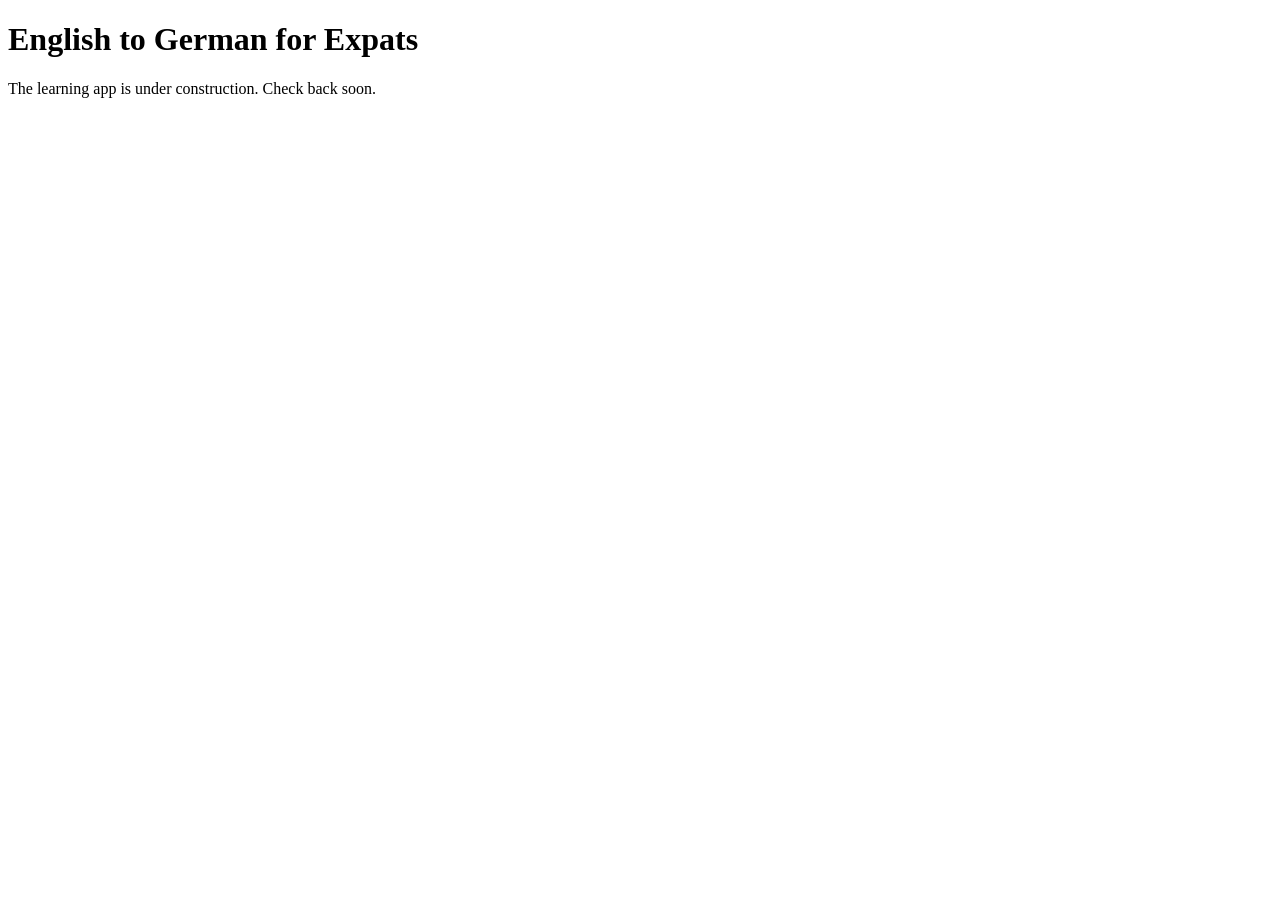
==== site/index.html @ f1d5379b "chore: automate GitHub Pages deployment" ====
<!doctype html>
<html lang="en">
  <head>
    <meta charset="utf-8">
    <meta name="viewport" content="width=device-width, initial-scale=1">
    <title>English to German for Expats</title>
  </head>
  <body>
    <main>
      <h1>English to German for Expats</h1>
      <p>The learning app is under construction. Check back soon.</p>
    </main>
  </body>
</html>
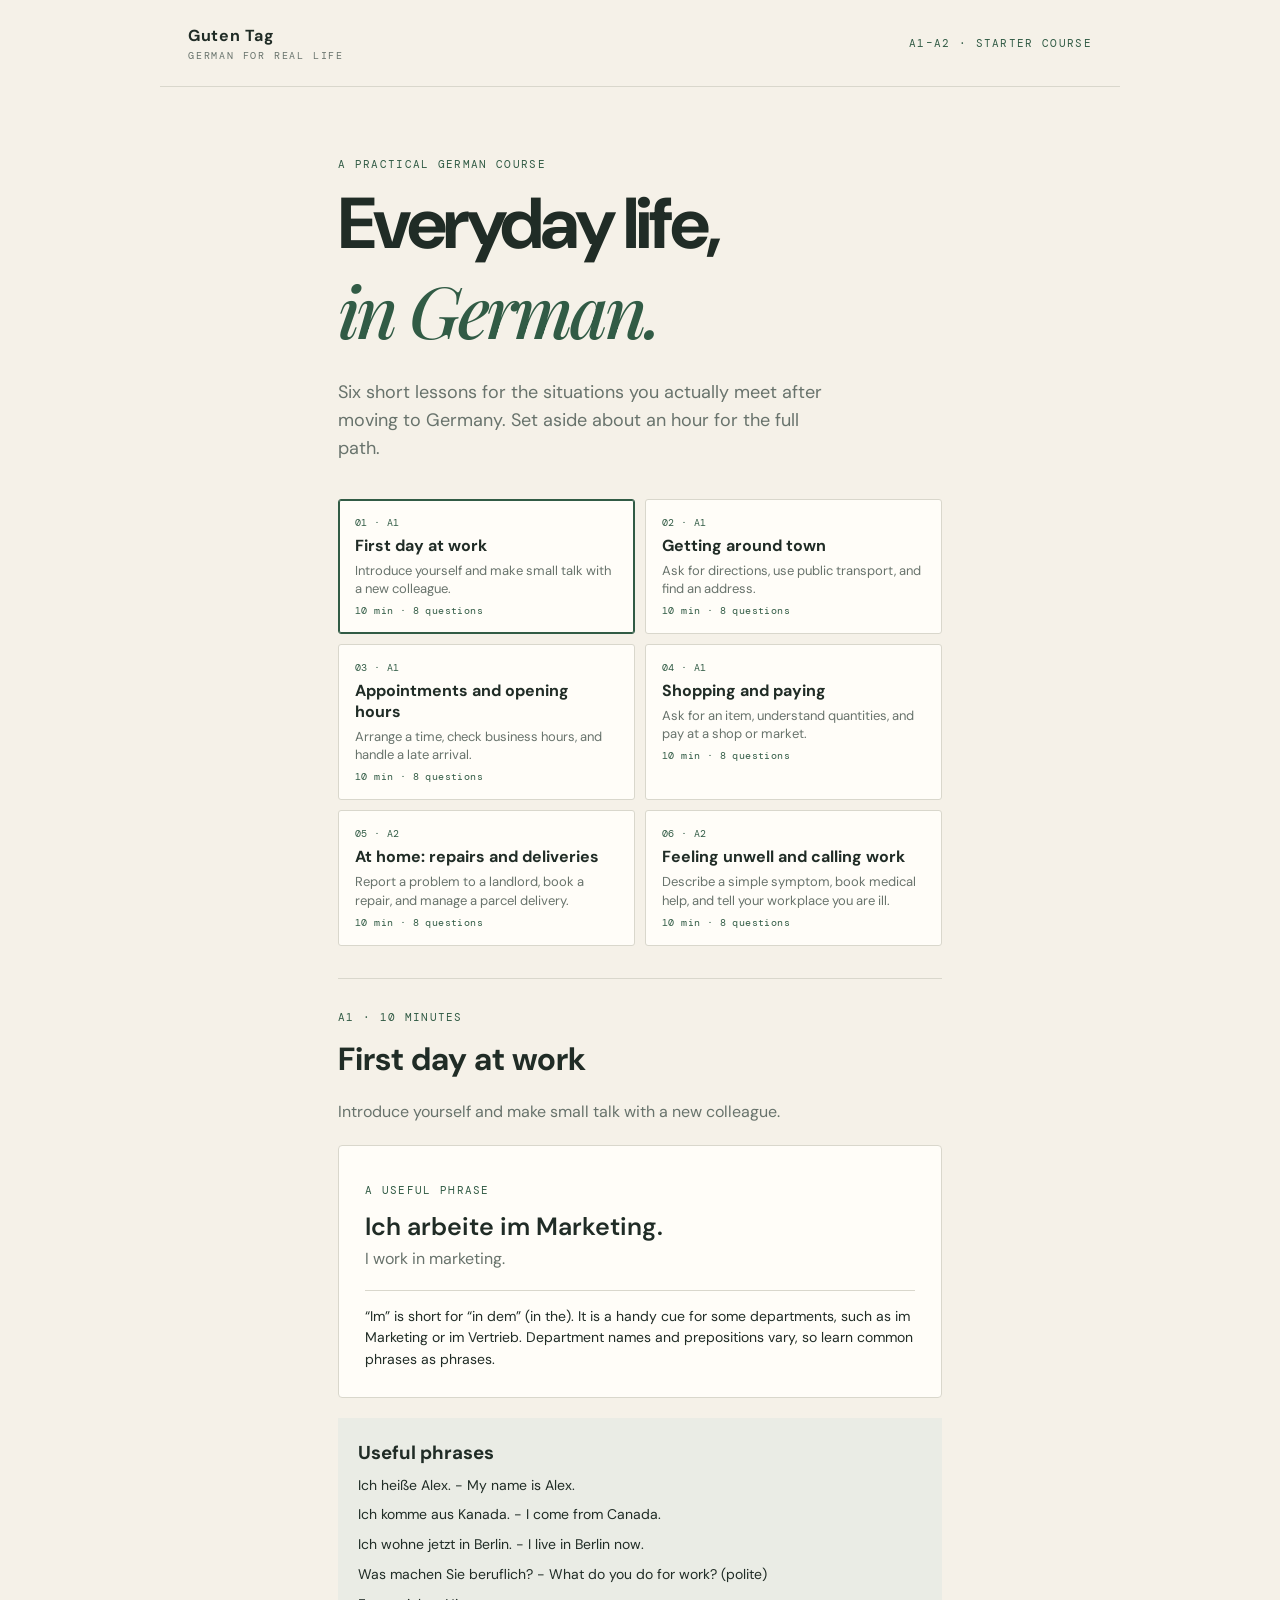
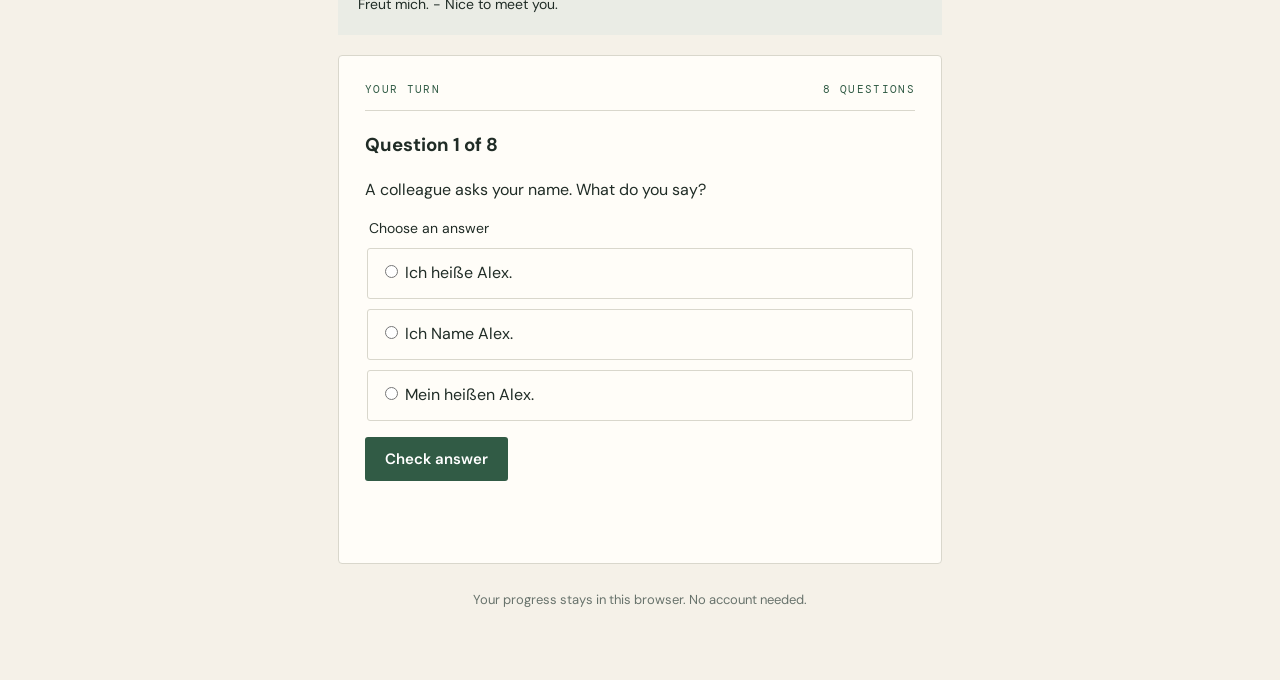
==== commit 6c6206d5: "feat: add one-hour practical German course" ====
--- a/site/index.html
+++ b/site/index.html
@@ -1,14 +1,18 @@
 <!doctype html>
 <html lang="en">
-  <head>
-    <meta charset="utf-8">
-    <meta name="viewport" content="width=device-width, initial-scale=1">
-    <title>English to German for Expats</title>
-  </head>
-  <body>
-    <main>
-      <h1>English to German for Expats</h1>
-      <p>The learning app is under construction. Check back soon.</p>
-    </main>
-  </body>
-</html>
+<head>
+  <meta charset="utf-8"><meta name="viewport" content="width=device-width, initial-scale=1">
+  <meta name="theme-color" content="#f5f1e8"><title>German for Real Life · A1–A2</title>
+  <link rel="stylesheet" href="styles.css">
+  <script defer src="content/course.js"></script><script defer src="app.js"></script>
+</head>
+<body>
+  <header><a class="brand" href="./">Guten Tag<span>GERMAN FOR REAL LIFE</span></a><span class="level">A1–A2 · STARTER COURSE</span></header>
+  <main>
+    <p class="eyebrow">A PRACTICAL GERMAN COURSE</p><h1>Everyday life,<br><em>in German.</em></h1>
+    <p class="intro">Six short lessons for the situations you actually meet after moving to Germany. Set aside about an hour for the full path.</p>
+    <nav class="lesson-list" aria-label="Course lessons" id="lesson-list"></nav>
+    <div id="lesson-view" aria-live="polite"></div>
+    <p class="privacy">Your progress stays in this browser. No account needed.</p>
+  </main>
+</body></html>
--- a/site/styles.css
+++ b/site/styles.css
@@ -0,0 +1,3 @@
+@import url('https://fonts.googleapis.com/css2?family=DM+Mono:wght@400;500&family=DM+Sans:wght@400;500;600;700&family=Playfair+Display:ital,wght@0,500;1,500&display=swap');
+:root{color-scheme:light;--ink:#202c26;--muted:#68736c;--paper:#f5f1e8;--green:#315b45;--line:#d9d7cc}*{box-sizing:border-box}body{margin:0;background:var(--paper);color:var(--ink);font:16px/1.55 'DM Sans',sans-serif}header{max-width:960px;margin:auto;padding:24px 28px;display:flex;justify-content:space-between;align-items:center;border-bottom:1px solid var(--line)}.brand{color:var(--ink);font-weight:700;text-decoration:none;letter-spacing:.04em}.brand span{display:block;font:10px 'DM Mono',monospace;letter-spacing:.18em;color:var(--muted)}.level,.eyebrow,.duration{font:11px 'DM Mono',monospace;letter-spacing:.12em;color:var(--green)}main{max-width:660px;margin:70px auto;padding:0 28px}h1{font-size:clamp(42px,8vw,72px);line-height:1.03;letter-spacing:-.05em;margin:16px 0}h1 em{font:italic 500 1em 'Playfair Display',serif;color:var(--green)}.intro{max-width:490px;color:var(--muted);font-size:18px;margin:22px 0 36px}.phrase,.quiz{padding:26px;background:#fffdf8;border:1px solid var(--line);border-radius:4px;margin:20px 0}.german{font-size:25px;font-weight:600;margin:8px 0 0}.translation{margin:0;color:var(--muted)}.tip{border-top:1px solid var(--line);padding-top:15px;margin:18px 0 0;font-size:14px}.section-head{display:flex;justify-content:space-between;gap:10px;border-bottom:1px solid var(--line);padding-bottom:14px}h2{font-size:22px}fieldset{border:0;padding:0;display:grid;gap:10px}legend{margin-bottom:8px;font-size:14px}label{display:block;padding:12px;border:1px solid var(--line);border-radius:3px;cursor:pointer}label:has(input:checked){border-color:var(--green);background:#edf2ed}input{accent-color:var(--green)}button{margin-top:16px;padding:12px 20px;background:var(--green);color:white;border:0;border-radius:3px;font:600 15px 'DM Sans',sans-serif;cursor:pointer}button:focus-visible,input:focus-visible{outline:3px solid #d48b3f;outline-offset:2px}#feedback{min-height:24px}.privacy{text-align:center;color:var(--muted);font-size:13px;margin:26px 0}@media(max-width:520px){header{padding:18px}main{margin:44px auto;padding:0 18px}.phrase,.quiz{padding:20px}.german{font-size:22px}.duration{font-size:9px}}
+.lesson-list{display:grid;grid-template-columns:repeat(2,minmax(0,1fr));gap:10px;margin:32px 0}.lesson-card{margin:0;padding:16px;text-align:left;background:#fffdf8;color:var(--ink);border:1px solid var(--line);display:flex;flex-direction:column;gap:6px;font-weight:400}.lesson-card strong{font-size:16px}.lesson-card span:not(.lesson-number){font-size:13px;color:var(--muted);line-height:1.4}.lesson-card small,.lesson-number{font:10px 'DM Mono',monospace;letter-spacing:.04em;color:var(--green)}.lesson-card.active{border-color:var(--green);box-shadow:inset 0 0 0 1px var(--green)}.lesson-card:focus-visible{outline:3px solid #d48b3f;outline-offset:2px}.lesson-content{border-top:1px solid var(--line);padding-top:20px}.lesson-content h2{font-size:32px;margin:8px 0}.lesson-situation{color:var(--muted)}.phrase-bank{background:#eaece5;padding:20px;margin:20px 0}.phrase-bank h3{margin:0 0 8px}.phrase-bank ul{list-style:none;padding:0;margin:0;display:grid;gap:8px}.phrase-bank li{font-size:14px}.secondary{margin-left:8px;background:#68736c}@media(max-width:520px){.lesson-list{grid-template-columns:1fr;gap:8px}.lesson-card{padding:13px}.lesson-content h2{font-size:27px}.secondary{margin-left:0}}
